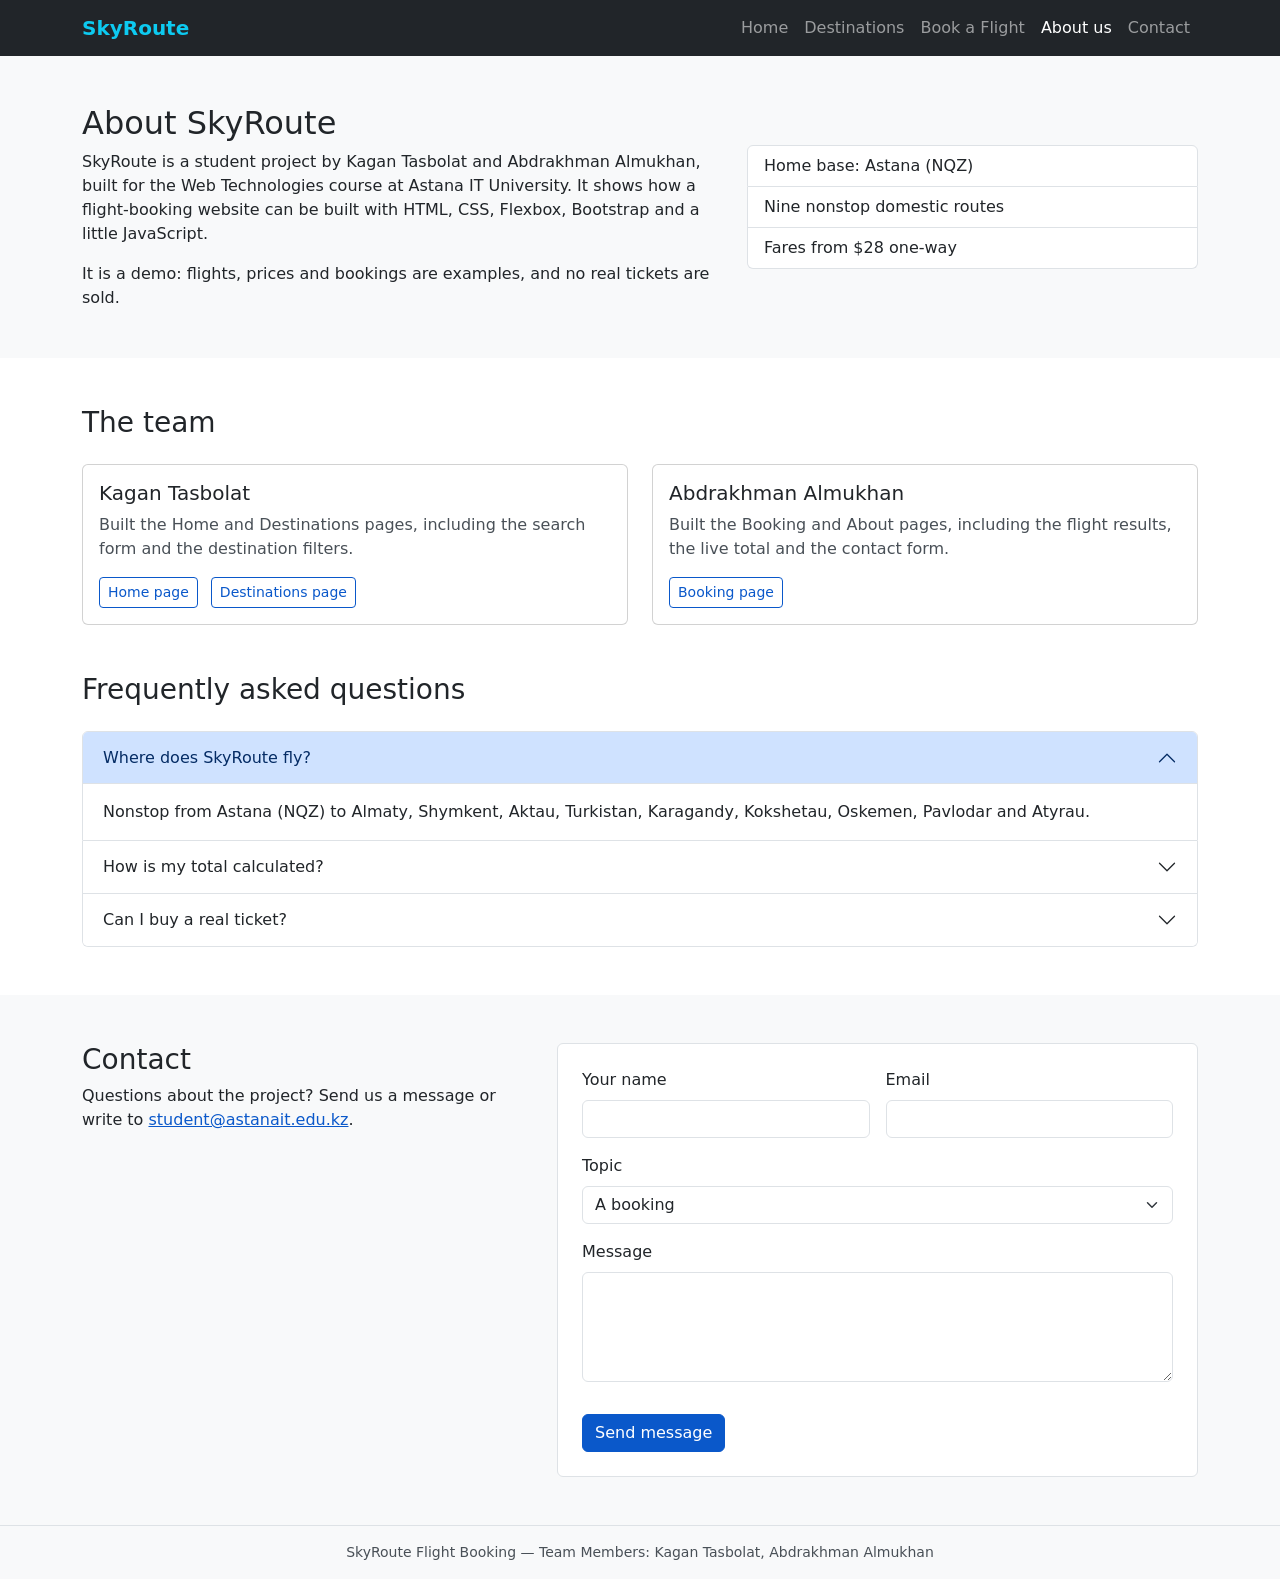
==== about.html @ ceab1c03 "Add files via upload" ====
<!DOCTYPE html>
<html lang="en">
<head>
  <meta charset="UTF-8">
  <meta name="viewport" content="width=device-width, initial-scale=1.0">
  <title>SkyRoute | About us & Contact</title>
  <meta name="description" content="Meet the SkyRoute team, read answers to common questions and send us a message.">
  <link rel="icon" href="data:image/svg+xml,%3Csvg xmlns=%27http://www.w3.org/2000/svg%27 viewBox=%270 0 100 100%27%3E%3Ctext y=%27.9em%27 font-size=%2790%27%3E%E2%9C%88%EF%B8%8F%3C/text%3E%3C/svg%3E">

  <!-- Bootstrap 5.3.3 CSS (CDN) -->
  <link rel="stylesheet" href="https://cdn.jsdelivr.net/npm/bootstrap@5.3.3/dist/css/bootstrap.min.css"
        integrity="sha384-QWTKZyjpPEjISv5WaRU9OFeRpok6YctnYmDr5pNlyT2bRjXh0JMhjY6hW+ALEwIH" crossorigin="anonymous">
  <!-- Custom styles: contrast colours, image sizes, hero, hover effect -->
  <link rel="stylesheet" href="css/styles.css">
</head>
<body class="d-flex flex-column min-vh-100">

  <!-- Accessibility: lets keyboard users skip the navbar -->
  <a class="visually-hidden-focusable skip-link" href="#main-content">Skip to main content</a>

  <!-- ===================== NAVBAR ===================== -->
  <!-- navbar-expand-lg: full menu from 992px, hamburger button below that. -->
  <nav class="navbar navbar-expand-lg navbar-dark bg-dark" aria-label="Main navigation">
    <div class="container">
      <a class="navbar-brand fw-bold text-info" href="index.html">SkyRoute</a>

      <button class="navbar-toggler" type="button" data-bs-toggle="collapse"
              data-bs-target="#mainNavbar" aria-controls="mainNavbar"
              aria-expanded="false" aria-label="Toggle navigation">
        <span class="navbar-toggler-icon"></span>
      </button>

      <div class="collapse navbar-collapse" id="mainNavbar">
        <ul class="navbar-nav ms-auto mb-2 mb-lg-0">
          <li class="nav-item"><a class="nav-link" href="index.html">Home</a></li>
          <li class="nav-item"><a class="nav-link" href="destinations.html">Destinations</a></li>
          <li class="nav-item"><a class="nav-link" href="booking.html">Book a Flight</a></li>
          <li class="nav-item"><a class="nav-link active" aria-current="page" href="about.html">About us</a></li>
          <li class="nav-item"><a class="nav-link" href="about.html#contact">Contact</a></li>
        </ul>
      </div>
    </div>
  </nav>

  <!-- Page owner: Abdrakhman Almukhan -->
  <main id="main-content">

    <section class="bg-light py-4 py-lg-5" aria-labelledby="about-heading">
      <div class="container">
        <div class="row g-4 align-items-center">
          <div class="col-12 col-lg-7">
            <h1 class="h2" id="about-heading">About SkyRoute</h1>
            <p>SkyRoute is a student project by Kagan Tasbolat and Abdrakhman Almukhan, built for the Web Technologies course at Astana IT University. It shows how a flight-booking website can be built with HTML, CSS, Flexbox, Bootstrap and a little JavaScript.</p>
            <p class="mb-0">It is a demo: flights, prices and bookings are examples, and no real tickets are sold.</p>
          </div>
          <div class="col-12 col-lg-5">
            <ul class="list-group">
              <li class="list-group-item">Home base: Astana (NQZ)</li>
              <li class="list-group-item">Nine nonstop domestic routes</li>
              <li class="list-group-item">Fares from $28 one-way</li>
            </ul>
          </div>
        </div>
      </div>
    </section>

    <section class="container my-4 my-lg-5" aria-labelledby="team-heading">
      <h2 class="h3 mb-4" id="team-heading">The team</h2>
      <div class="row g-4">
        <div class="col-12 col-md-6">
          <article class="card h-100">
            <div class="card-body">
              <h3 class="card-title h5">Kagan Tasbolat</h3>
              <p class="card-text text-secondary">Built the Home and Destinations pages, including the search form and the destination filters.</p>
              <a href="index.html" class="btn btn-outline-primary btn-sm me-2">Home page</a>
              <a href="destinations.html" class="btn btn-outline-primary btn-sm">Destinations page</a>
            </div>
          </article>
        </div>
        <div class="col-12 col-md-6">
          <article class="card h-100">
            <div class="card-body">
              <h3 class="card-title h5">Abdrakhman Almukhan</h3>
              <p class="card-text text-secondary">Built the Booking and About pages, including the flight results, the live total and the contact form.</p>
              <a href="booking.html" class="btn btn-outline-primary btn-sm">Booking page</a>
            </div>
          </article>
        </div>
      </div>
    </section>

    <section class="container my-4 my-lg-5" aria-labelledby="faq-heading">
      <h2 class="h3 mb-4" id="faq-heading">Frequently asked questions</h2>
      <div class="accordion" id="faqAccordion">
        <div class="accordion-item">
          <h3 class="accordion-header">
            <button class="accordion-button" type="button" data-bs-toggle="collapse" data-bs-target="#faq1" aria-expanded="true" aria-controls="faq1">Where does SkyRoute fly?</button>
          </h3>
          <div id="faq1" class="accordion-collapse collapse show" data-bs-parent="#faqAccordion">
            <div class="accordion-body">Nonstop from Astana (NQZ) to Almaty, Shymkent, Aktau, Turkistan, Karagandy, Kokshetau, Oskemen, Pavlodar and Atyrau.</div>
          </div>
        </div>
        <div class="accordion-item">
          <h3 class="accordion-header">
            <button class="accordion-button collapsed" type="button" data-bs-toggle="collapse" data-bs-target="#faq2" aria-expanded="false" aria-controls="faq2">How is my total calculated?</button>
          </h3>
          <div id="faq2" class="accordion-collapse collapse" data-bs-parent="#faqAccordion">
            <div class="accordion-body">The fare multiplied by the number of passengers, doubled for a round trip, plus $15 if you add extra baggage. Business class fares are twice the economy fare.</div>
          </div>
        </div>
        <div class="accordion-item">
          <h3 class="accordion-header">
            <button class="accordion-button collapsed" type="button" data-bs-toggle="collapse" data-bs-target="#faq3" aria-expanded="false" aria-controls="faq3">Can I buy a real ticket?</button>
          </h3>
          <div id="faq3" class="accordion-collapse collapse" data-bs-parent="#faqAccordion">
            <div class="accordion-body">No. SkyRoute is a course project. Bookings are not stored and no payment is taken.</div>
          </div>
        </div>
      </div>
    </section>

    <section class="bg-light py-4 py-lg-5" id="contact" aria-labelledby="contact-heading">
      <div class="container">
        <div class="row g-4">
          <div class="col-12 col-lg-5">
            <h2 class="h3" id="contact-heading">Contact</h2>
            <p>Questions about the project? Send us a message or write to <a href="mailto:student@astanait.edu.kz">student@astanait.edu.kz</a>.</p>
          </div>
          <div class="col-12 col-lg-7">
            <form class="bg-white border rounded p-3 p-md-4" id="contact-form" novalidate>
              <div class="row g-3">
                <div class="col-12 col-md-6">
                  <label for="contact-name" class="form-label">Your name</label>
                  <input type="text" class="form-control" id="contact-name" name="name" autocomplete="name" required>
                  <div class="invalid-feedback">Please enter your name.</div>
                </div>
                <div class="col-12 col-md-6">
                  <label for="contact-email" class="form-label">Email</label>
                  <input type="email" class="form-control" id="contact-email" name="email" autocomplete="email" required>
                  <div class="invalid-feedback">Please enter a valid email address.</div>
                </div>
                <div class="col-12">
                  <label for="contact-topic" class="form-label">Topic</label>
                  <select class="form-select" id="contact-topic" name="topic">
                    <option value="booking">A booking</option>
                    <option value="destinations">Destinations</option>
                    <option value="other">Something else</option>
                  </select>
                </div>
                <div class="col-12">
                  <label for="contact-message" class="form-label">Message</label>
                  <textarea class="form-control" id="contact-message" name="message" rows="4" required></textarea>
                  <div class="invalid-feedback">Please write a short message.</div>
                </div>
                <div class="col-12" id="contact-alert" aria-live="polite"></div>
                <div class="col-12">
                  <button type="submit" class="btn btn-primary">Send message</button>
                </div>
              </div>
            </form>
          </div>
        </div>
      </div>
    </section>

  </main>

  <!-- ===================== FOOTER ===================== -->
  <footer class="bg-light border-top py-3 px-2 mt-auto text-center text-secondary small">
    <p class="mb-0">SkyRoute Flight Booking &mdash; Team Members: Kagan Tasbolat, Abdrakhman Almukhan</p>
  </footer>

  <!-- Bootstrap JS bundle (navbar toggler, carousel, accordion) -->
  <script src="https://cdn.jsdelivr.net/npm/bootstrap@5.3.3/dist/js/bootstrap.bundle.min.js"
          integrity="sha384-YvpcrYf0tY3lHB60NNkmXc5s9fDVZLESaAA55NDzOxhy9GkcIdslK1eN7N6jIeHz" crossorigin="anonymous"></script>
  <script src="js/about.js"></script>
</body>
</html>
---- css/styles.css ----
/* =========================================================
   styles.css - SkyRoute
   ---------------------------------------------------------
   Bootstrap 5.3 handles layout, navbar, forms, cards and
   buttons. This file only adds what Bootstrap does not:
     1. a higher-contrast blue (WCAG AA, 4.5:1 or better)
     2. darker "secondary" text for small copy
     3. image sizing, hero background, hover effect
     4. boarding-pass style flight cards
   Spacing comes from Bootstrap utility classes, not from
   custom margin/padding rules.
   ========================================================= */

/* ---------- 1. Colour tokens (contrast checked) ---------- */
:root {
  --bs-primary: #0a58ca;            /* 6.4:1 on white */
  --bs-primary-rgb: 10, 88, 202;
  --bs-link-color: #0a58ca;
  --bs-link-color-rgb: 10, 88, 202;
  --bs-link-hover-color: #084298;
  --bs-link-hover-color-rgb: 8, 66, 152;
  --sr-ink: #0b2a5b;                /* deep navy used in the hero */
}

.btn-primary {
  --bs-btn-bg: #0a58ca;
  --bs-btn-border-color: #0a58ca;
  --bs-btn-hover-bg: #084298;
  --bs-btn-hover-border-color: #084298;
  --bs-btn-active-bg: #084298;
  --bs-btn-active-border-color: #084298;
  --bs-btn-disabled-bg: #0a58ca;
  --bs-btn-disabled-border-color: #0a58ca;
}
.btn-outline-primary {
  --bs-btn-color: #0a58ca;
  --bs-btn-border-color: #0a58ca;
  --bs-btn-hover-bg: #0a58ca;
  --bs-btn-hover-border-color: #0a58ca;
  --bs-btn-active-bg: #0a58ca;
  --bs-btn-active-border-color: #0a58ca;
}

/* ---------- 2. Readable secondary text (7.5:1 on white, 7:1 on light grey) ---------- */
.text-secondary { color: #495057 !important; }

/* ---------- 3. Images, hero, hover ---------- */
.img-cover {
  width: 100%;
  height: 180px;
  object-fit: cover;
}

.carousel-img {
  width: 100%;
  height: 220px;
  object-fit: cover;
}
@media (min-width: 768px) {
  .carousel-img { height: 340px; }
}
@media (min-width: 992px) {
  .carousel-img { height: 420px; }
}

.hero {
  background: linear-gradient(135deg, var(--sr-ink) 0%, #0a58ca 100%);
  color: #ffffff;
}
.hero .lead { color: #ffffff; }

.card-hover {
  transition: transform 0.2s ease, box-shadow 0.2s ease;
}
.card-hover:hover,
.card-hover:focus-within {
  transform: translateY(-4px);
  box-shadow: 0 10px 20px rgba(0, 0, 0, 0.12);
}

/* ---------- 4. Boarding-pass flight cards ---------- */
.ticket {
  border-left: 6px solid #0a58ca;
}
@media (min-width: 768px) {
  .ticket-stub {
    border-left: 2px dashed #adb5bd;
  }
}
.btn-check:checked + .btn-outline-primary {
  color: #ffffff;
}

/* ---------- Skip link + reduced motion ---------- */
.skip-link:focus {
  position: fixed;
  top: 0.5rem;
  left: 0.5rem;
  z-index: 2000;
  padding: 0.5rem 1rem;
  background: #ffffff;
  color: #0a58ca;
  border-radius: 0.375rem;
}

@media (prefers-reduced-motion: reduce) {
  .card-hover { transition: none; }
  .card-hover:hover,
  .card-hover:focus-within { transform: none; }
}
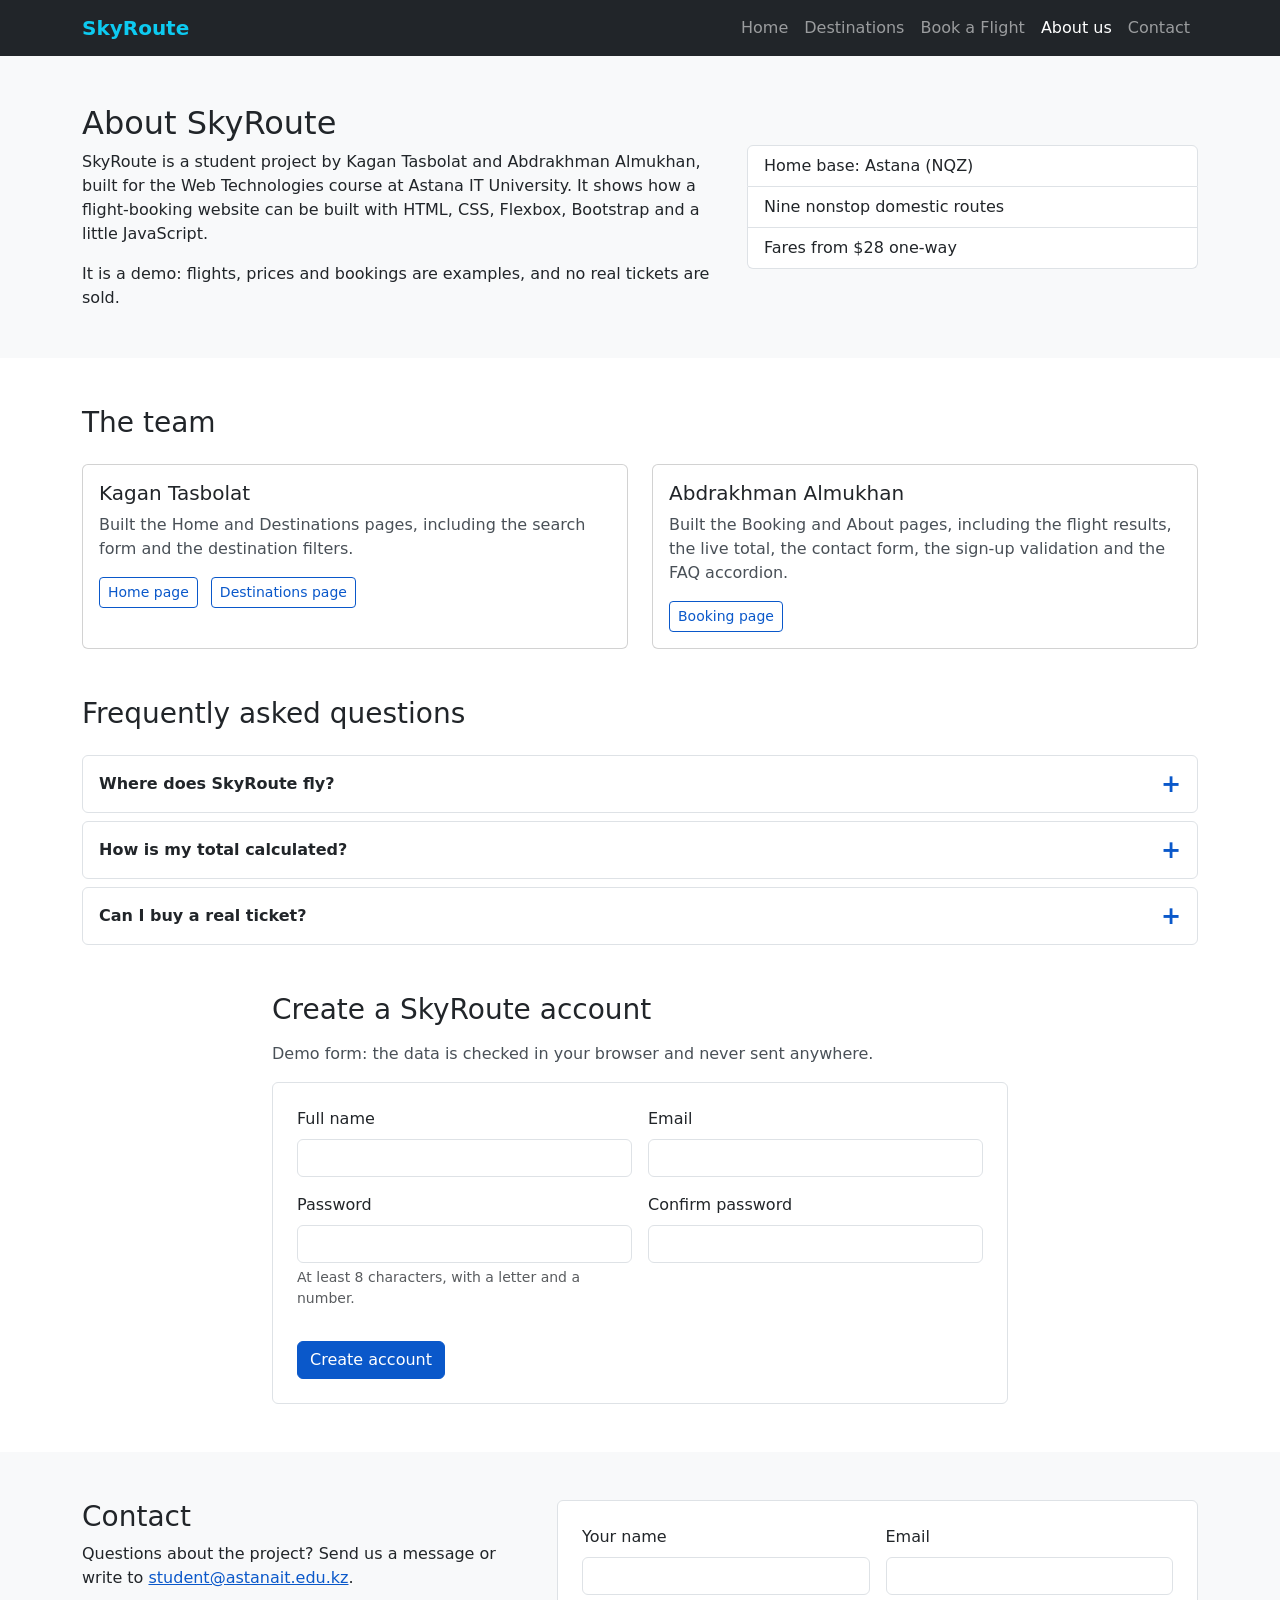
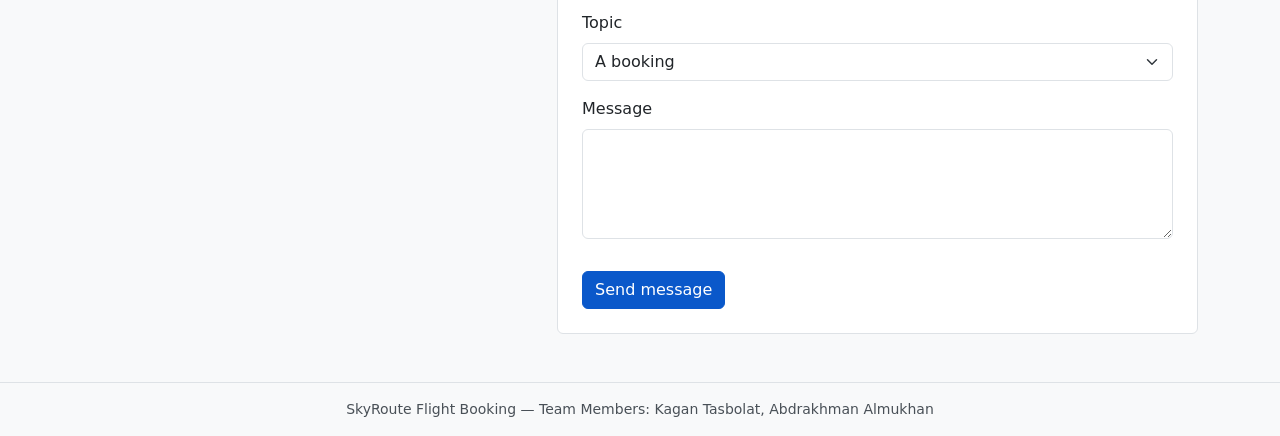
==== commit d93aa98d: "Add files via upload" ====
--- a/about.html
+++ b/about.html
@@ -81,7 +81,7 @@
           <article class="card h-100">
             <div class="card-body">
               <h3 class="card-title h5">Abdrakhman Almukhan</h3>
-              <p class="card-text text-secondary">Built the Booking and About pages, including the flight results, the live total and the contact form.</p>
+              <p class="card-text text-secondary">Built the Booking and About pages, including the flight results, the live total, the contact form, the sign-up validation and the FAQ accordion.</p>
               <a href="booking.html" class="btn btn-outline-primary btn-sm">Booking page</a>
             </div>
           </article>
@@ -91,30 +91,76 @@
 
     <section class="container my-4 my-lg-5" aria-labelledby="faq-heading">
       <h2 class="h3 mb-4" id="faq-heading">Frequently asked questions</h2>
-      <div class="accordion" id="faqAccordion">
-        <div class="accordion-item">
-          <h3 class="accordion-header">
-            <button class="accordion-button" type="button" data-bs-toggle="collapse" data-bs-target="#faq1" aria-expanded="true" aria-controls="faq1">Where does SkyRoute fly?</button>
+      <!-- Custom JavaScript accordion (js/about.js): answers are hidden by default -->
+      <div class="faq" id="faq-list">
+        <div class="faq-item border rounded mb-2">
+          <h3 class="h6 mb-0">
+            <button class="faq-question btn w-100 text-start d-flex justify-content-between align-items-center p-3" type="button" id="faq1-btn" aria-expanded="false" aria-controls="faq1">
+              <span>Where does SkyRoute fly?</span><span class="faq-icon" aria-hidden="true">+</span>
+            </button>
           </h3>
-          <div id="faq1" class="accordion-collapse collapse show" data-bs-parent="#faqAccordion">
-            <div class="accordion-body">Nonstop from Astana (NQZ) to Almaty, Shymkent, Aktau, Turkistan, Karagandy, Kokshetau, Oskemen, Pavlodar and Atyrau.</div>
-          </div>
-        </div>
-        <div class="accordion-item">
-          <h3 class="accordion-header">
-            <button class="accordion-button collapsed" type="button" data-bs-toggle="collapse" data-bs-target="#faq2" aria-expanded="false" aria-controls="faq2">How is my total calculated?</button>
+          <div class="faq-answer" id="faq1" role="region" aria-labelledby="faq1-btn">
+            <p class="faq-answer-inner m-0 px-3 pb-3">Nonstop from Astana (NQZ) to Almaty, Shymkent, Aktau, Turkistan, Karagandy, Kokshetau, Oskemen, Pavlodar and Atyrau.</p>
+          </div>
+        </div>
+        <div class="faq-item border rounded mb-2">
+          <h3 class="h6 mb-0">
+            <button class="faq-question btn w-100 text-start d-flex justify-content-between align-items-center p-3" type="button" id="faq2-btn" aria-expanded="false" aria-controls="faq2">
+              <span>How is my total calculated?</span><span class="faq-icon" aria-hidden="true">+</span>
+            </button>
           </h3>
-          <div id="faq2" class="accordion-collapse collapse" data-bs-parent="#faqAccordion">
-            <div class="accordion-body">The fare multiplied by the number of passengers, doubled for a round trip, plus $15 if you add extra baggage. Business class fares are twice the economy fare.</div>
-          </div>
-        </div>
-        <div class="accordion-item">
-          <h3 class="accordion-header">
-            <button class="accordion-button collapsed" type="button" data-bs-toggle="collapse" data-bs-target="#faq3" aria-expanded="false" aria-controls="faq3">Can I buy a real ticket?</button>
+          <div class="faq-answer" id="faq2" role="region" aria-labelledby="faq2-btn">
+            <p class="faq-answer-inner m-0 px-3 pb-3">The fare multiplied by the number of passengers, doubled for a round trip, plus $15 if you add extra baggage. Business class fares are twice the economy fare.</p>
+          </div>
+        </div>
+        <div class="faq-item border rounded mb-2">
+          <h3 class="h6 mb-0">
+            <button class="faq-question btn w-100 text-start d-flex justify-content-between align-items-center p-3" type="button" id="faq3-btn" aria-expanded="false" aria-controls="faq3">
+              <span>Can I buy a real ticket?</span><span class="faq-icon" aria-hidden="true">+</span>
+            </button>
           </h3>
-          <div id="faq3" class="accordion-collapse collapse" data-bs-parent="#faqAccordion">
-            <div class="accordion-body">No. SkyRoute is a course project. Bookings are not stored and no payment is taken.</div>
-          </div>
+          <div class="faq-answer" id="faq3" role="region" aria-labelledby="faq3-btn">
+            <p class="faq-answer-inner m-0 px-3 pb-3">No. SkyRoute is a course project. Bookings are not stored and no payment is taken.</p>
+          </div>
+        </div>
+      </div>
+    </section>
+
+    <!-- ========== Task 1: sign-up form with JavaScript validation ========== -->
+    <section class="container my-4 my-lg-5" id="signup" aria-labelledby="signup-heading">
+      <div class="row justify-content-center">
+        <div class="col-12 col-lg-8">
+          <h2 class="h3 mb-3" id="signup-heading">Create a SkyRoute account</h2>
+          <p class="text-secondary">Demo form: the data is checked in your browser and never sent anywhere.</p>
+          <form class="border rounded p-3 p-md-4" id="signup-form" novalidate>
+            <div class="row g-3">
+              <div class="col-12 col-md-6">
+                <label for="su-name" class="form-label">Full name</label>
+                <input type="text" class="form-control" id="su-name" name="name" autocomplete="name" aria-describedby="su-name-error">
+                <div class="invalid-feedback" id="su-name-error"></div>
+              </div>
+              <div class="col-12 col-md-6">
+                <label for="su-email" class="form-label">Email</label>
+                <input type="email" class="form-control" id="su-email" name="email" autocomplete="email" aria-describedby="su-email-error">
+                <div class="invalid-feedback" id="su-email-error"></div>
+              </div>
+              <div class="col-12 col-md-6">
+                <label for="su-password" class="form-label">Password</label>
+                <input type="password" class="form-control" id="su-password" name="password" autocomplete="new-password" aria-describedby="su-password-help su-password-error">
+                <div class="form-text" id="su-password-help">At least 8 characters, with a letter and a number.</div>
+                <div class="invalid-feedback" id="su-password-error"></div>
+              </div>
+              <div class="col-12 col-md-6">
+                <label for="su-confirm" class="form-label">Confirm password</label>
+                <input type="password" class="form-control" id="su-confirm" name="confirm" autocomplete="new-password" aria-describedby="su-confirm-error">
+                <div class="invalid-feedback" id="su-confirm-error"></div>
+              </div>
+              <div class="col-12" id="signup-alert" aria-live="polite"></div>
+              <div class="col-12">
+                <button type="submit" class="btn btn-primary">Create account</button>
+              </div>
+            </div>
+          </form>
         </div>
       </div>
     </section>
@@ -170,7 +216,7 @@
     <p class="mb-0">SkyRoute Flight Booking &mdash; Team Members: Kagan Tasbolat, Abdrakhman Almukhan</p>
   </footer>
 
-  <!-- Bootstrap JS bundle (navbar toggler, carousel, accordion) -->
+  <!-- Bootstrap JS bundle (navbar toggler) -->
   <script src="https://cdn.jsdelivr.net/npm/bootstrap@5.3.3/dist/js/bootstrap.bundle.min.js"
           integrity="sha384-YvpcrYf0tY3lHB60NNkmXc5s9fDVZLESaAA55NDzOxhy9GkcIdslK1eN7N6jIeHz" crossorigin="anonymous"></script>
   <script src="js/about.js"></script>
--- a/css/styles.css
+++ b/css/styles.css
@@ -108,3 +108,50 @@
   .card-hover:hover,
   .card-hover:focus-within { transform: none; }
 }
+
+/* ---------- 5. FAQ accordion (about.html, js/about.js) ---------- */
+.faq-question {
+  color: #212529;
+  font-weight: 600;
+  border: 0;
+  border-radius: 0.375rem;
+}
+.faq-question:hover { background: #e9ecef; }
+.faq-icon { font-size: 1.5rem; line-height: 1; color: #0a58ca; }
+.faq-answer {
+  max-height: 0;               /* hidden by default */
+  overflow: hidden;
+  transition: max-height 0.35s ease;
+}
+
+/* ---------- 6. Subscription pop-up (index.html, js/index.js) ---------- */
+.popup-overlay {
+  position: fixed;
+  inset: 0;
+  z-index: 1050;
+  display: flex;
+  align-items: center;
+  justify-content: center;
+  padding: 1rem;
+  background: rgba(0, 0, 0, 0.6);
+  overflow-y: auto;
+}
+.popup-overlay[hidden] { display: none; }   /* stays hidden until JS opens it */
+.popup-box {
+  position: relative;
+  width: 100%;
+  max-width: 440px;
+  padding: 1.5rem;
+  background: #ffffff;
+  border-radius: 0.5rem;
+  box-shadow: 0 1rem 3rem rgba(0, 0, 0, 0.35);
+}
+.popup-close { position: absolute; top: 1rem; right: 1rem; }
+body.popup-open { overflow: hidden; }
+
+/* ---------- 7. Background colour changes ---------- */
+body { transition: background-color 0.4s ease; }
+
+@media (prefers-reduced-motion: reduce) {
+  .faq-answer, body { transition: none; }
+}
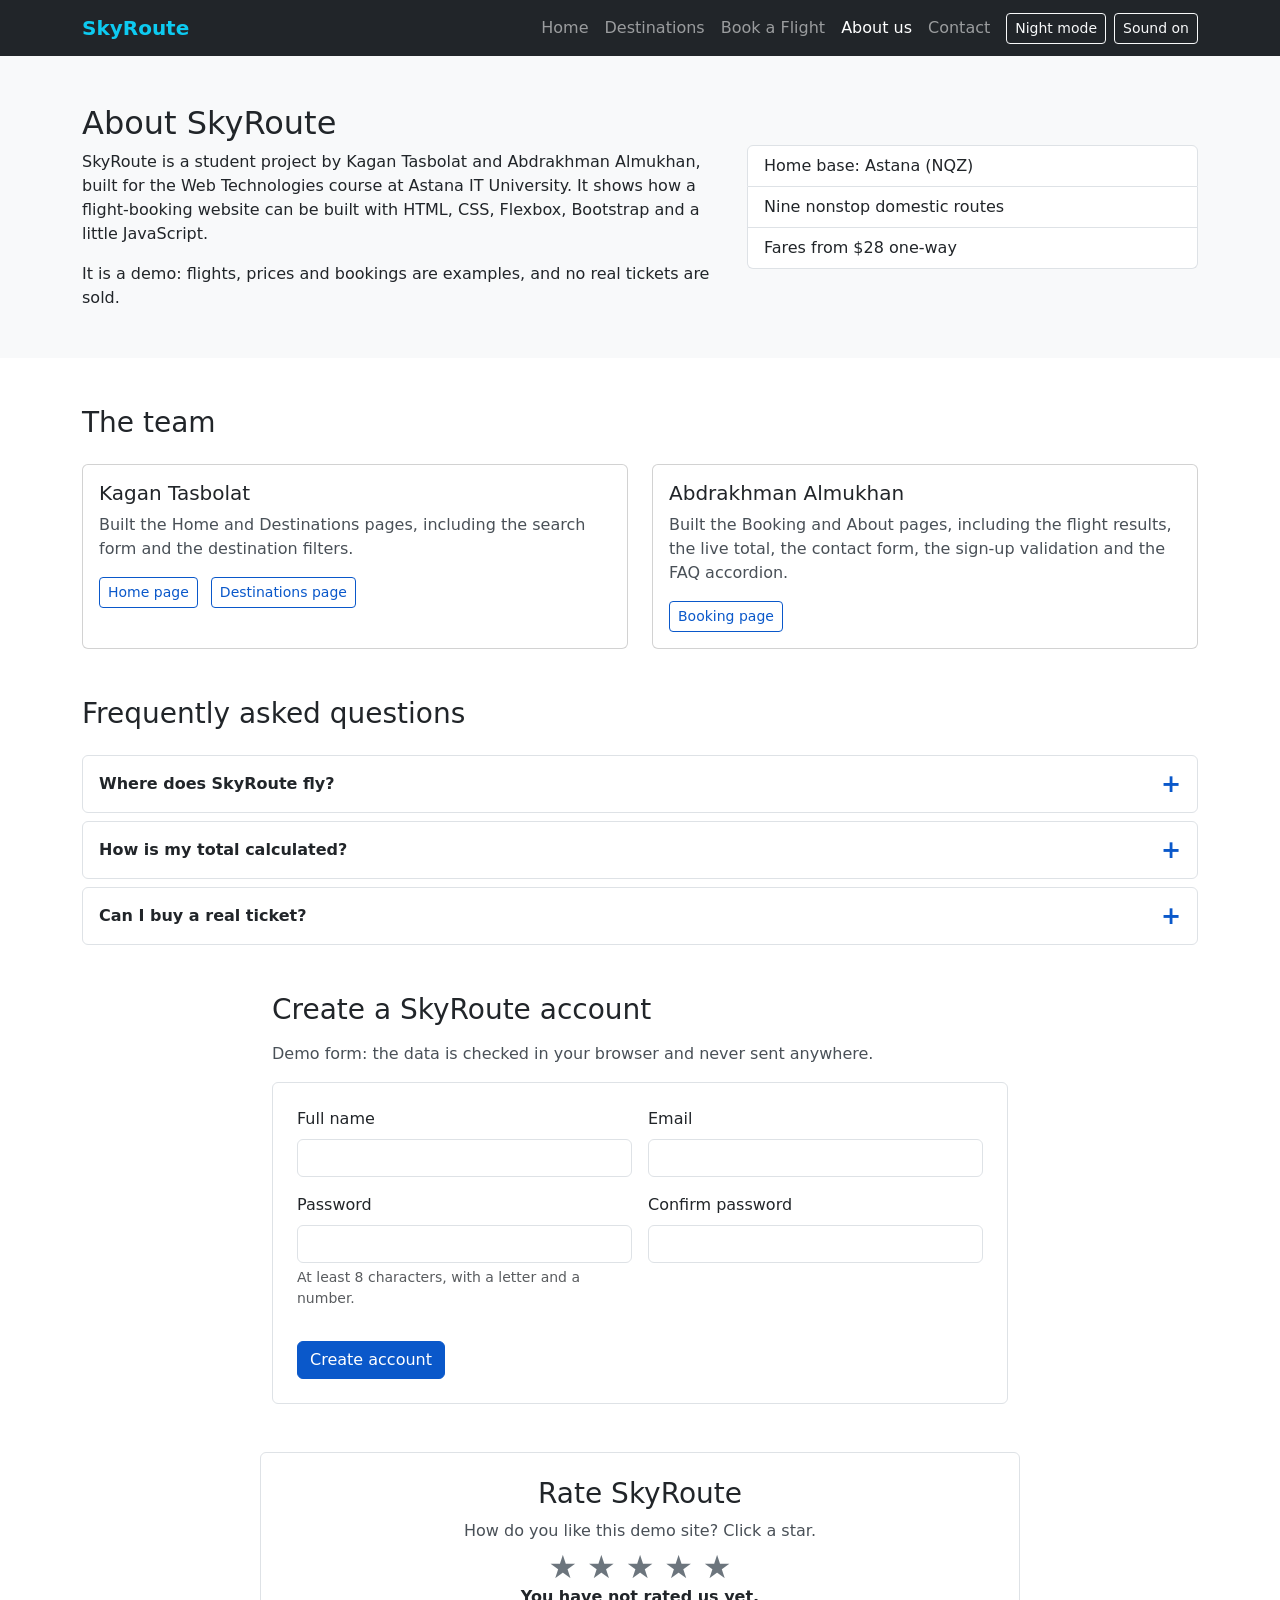
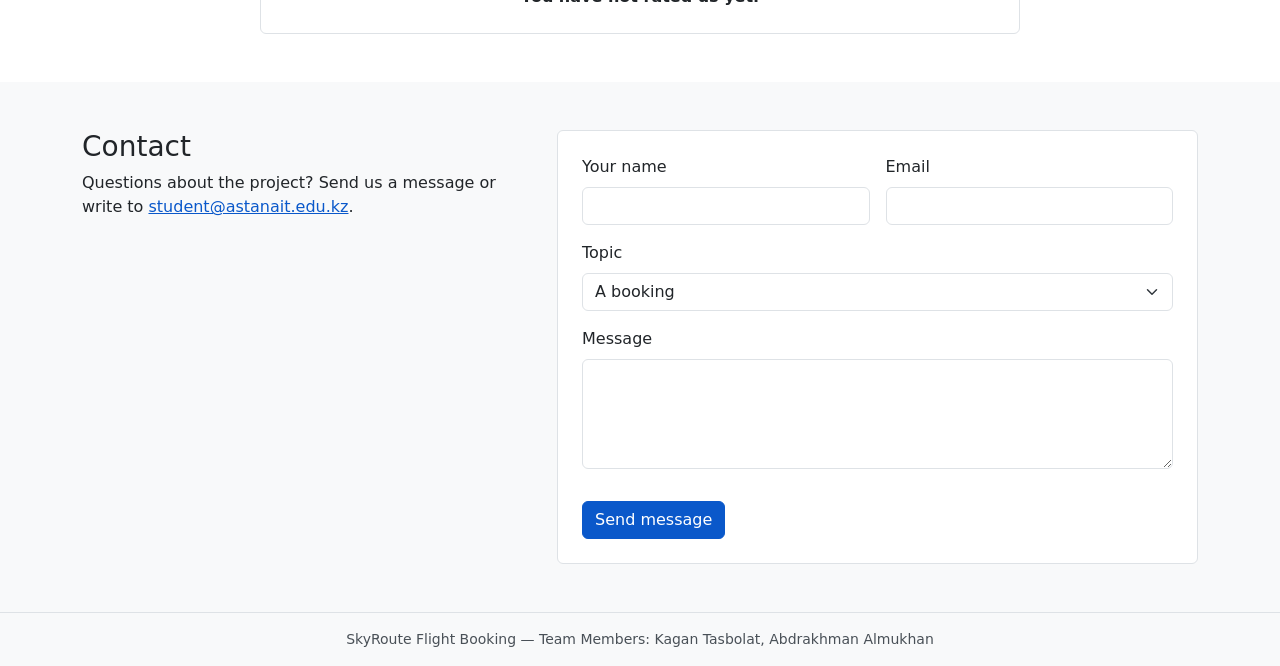
==== commit 657a7620: "Add files via upload" ====
--- a/about.html
+++ b/about.html
@@ -165,6 +165,24 @@
       </div>
     </section>
 
+    <!-- ========== Assignment 5: star rating ========== -->
+    <section class="container my-4 my-lg-5" id="rating" aria-labelledby="rating-heading">
+      <div class="row justify-content-center">
+        <div class="col-12 col-lg-8 text-center border rounded p-3 p-md-4">
+          <h2 class="h3" id="rating-heading">Rate SkyRoute</h2>
+          <p class="text-secondary mb-2">How do you like this demo site? Click a star.</p>
+          <div id="star-group" role="group" aria-label="Rating from 1 to 5 stars">
+            <button type="button" class="star-btn" data-value="1" aria-label="1 star" aria-pressed="false">&#9733;</button>
+            <button type="button" class="star-btn" data-value="2" aria-label="2 stars" aria-pressed="false">&#9733;</button>
+            <button type="button" class="star-btn" data-value="3" aria-label="3 stars" aria-pressed="false">&#9733;</button>
+            <button type="button" class="star-btn" data-value="4" aria-label="4 stars" aria-pressed="false">&#9733;</button>
+            <button type="button" class="star-btn" data-value="5" aria-label="5 stars" aria-pressed="false">&#9733;</button>
+          </div>
+          <p class="mb-0 fw-bold" id="rating-message" aria-live="polite">You have not rated us yet.</p>
+        </div>
+      </div>
+    </section>
+
     <section class="bg-light py-4 py-lg-5" id="contact" aria-labelledby="contact-heading">
       <div class="container">
         <div class="row g-4">
@@ -219,6 +237,7 @@
   <!-- Bootstrap JS bundle (navbar toggler) -->
   <script src="https://cdn.jsdelivr.net/npm/bootstrap@5.3.3/dist/js/bootstrap.bundle.min.js"
           integrity="sha384-YvpcrYf0tY3lHB60NNkmXc5s9fDVZLESaAA55NDzOxhy9GkcIdslK1eN7N6jIeHz" crossorigin="anonymous"></script>
+  <script src="js/site.js"></script>
   <script src="js/about.js"></script>
 </body>
 </html>
--- a/css/styles.css
+++ b/css/styles.css
@@ -155,3 +155,84 @@
 @media (prefers-reduced-motion: reduce) {
   .faq-answer, body { transition: none; }
 }
+
+/* =========================================================
+   Assignment 5 additions
+   ========================================================= */
+
+/* ---------- 8. Night theme (html[data-bs-theme="dark"], set by js/site.js) ---------- */
+[data-bs-theme="dark"] {
+  --bs-link-color: #6ea8fe;
+  --bs-link-color-rgb: 110, 168, 254;
+  --bs-link-hover-color: #9ec5fe;
+  --bs-link-hover-color-rgb: 158, 197, 254;
+}
+[data-bs-theme="dark"] .text-secondary { color: #ced4da !important; }
+[data-bs-theme="dark"] .bg-light { background-color: #1b1f24 !important; }
+[data-bs-theme="dark"] .bg-white { background-color: #212529 !important; }
+[data-bs-theme="dark"] .faq-question { color: #f8f9fa; }
+[data-bs-theme="dark"] .faq-question:hover { background: #2b3035; }
+[data-bs-theme="dark"] .faq-icon { color: #6ea8fe; }
+[data-bs-theme="dark"] .popup-box { background: #212529; }
+[data-bs-theme="dark"] .skip-link:focus { background: #212529; color: #6ea8fe; }
+[data-bs-theme="dark"] .btn-outline-primary {
+  --bs-btn-color: #6ea8fe;
+  --bs-btn-border-color: #6ea8fe;
+  --bs-btn-hover-color: #0b1220;
+  --bs-btn-hover-bg: #6ea8fe;
+  --bs-btn-hover-border-color: #6ea8fe;
+  --bs-btn-active-color: #0b1220;
+  --bs-btn-active-bg: #6ea8fe;
+}
+[data-bs-theme="dark"] .btn-check:checked + .btn-outline-primary { color: #0b1220; }
+[data-bs-theme="dark"] .text-primary { color: #6ea8fe !important; }
+[data-bs-theme="dark"] .ticket { border-left-color: #6ea8fe; }
+[data-bs-theme="dark"] .star-btn { color: #6c757d; }
+[data-bs-theme="dark"] .star-btn.active { color: #ffc107; }
+body, .bg-light, .bg-white, .card, .form-control, .form-select {
+  transition: background-color 0.4s ease, color 0.4s ease, border-color 0.4s ease;
+}
+
+/* ---------- 9. Star rating (about.html) ---------- */
+.star-btn {
+  font-size: 2rem;
+  line-height: 1;
+  padding: 0 0.15rem;
+  color: #6c757d;                 /* 4.7:1 on white */
+  background: none;
+  border: 0;
+  transition: color 0.2s ease, transform 0.2s ease;
+}
+.star-btn:hover { transform: scale(1.2); }
+.star-btn.active { color: #b45309; }   /* amber, 5:1 on white */
+.star-btn.pop { animation: star-pop 0.4s ease; }
+@keyframes star-pop {
+  0%   { transform: scale(1); }
+  50%  { transform: scale(1.6) rotate(-12deg); }
+  100% { transform: scale(1); }
+}
+
+/* ---------- 10. Entrance animations (triggered by JavaScript adding the class) ---------- */
+.fade-in-up { animation: fade-in-up 0.5s ease both; }
+@keyframes fade-in-up {
+  from { opacity: 0; transform: translateY(16px); }
+  to   { opacity: 1; transform: translateY(0); }
+}
+.bounce-in { animation: bounce-in 0.6s ease both; }
+@keyframes bounce-in {
+  0%   { opacity: 0; transform: scale(0.85); }
+  60%  { opacity: 1; transform: scale(1.04); }
+  100% { transform: scale(1); }
+}
+.shake { animation: shake 0.4s ease; }
+@keyframes shake {
+  0%, 100% { transform: translateX(0); }
+  25% { transform: translateX(-6px); }
+  75% { transform: translateX(6px); }
+}
+.tip-swap { animation: fade-in-up 0.35s ease both; }
+
+@media (prefers-reduced-motion: reduce) {
+  .star-btn, .star-btn.pop, .fade-in-up, .bounce-in, .shake, .tip-swap { animation: none; transition: none; }
+  .star-btn:hover { transform: none; }
+}
